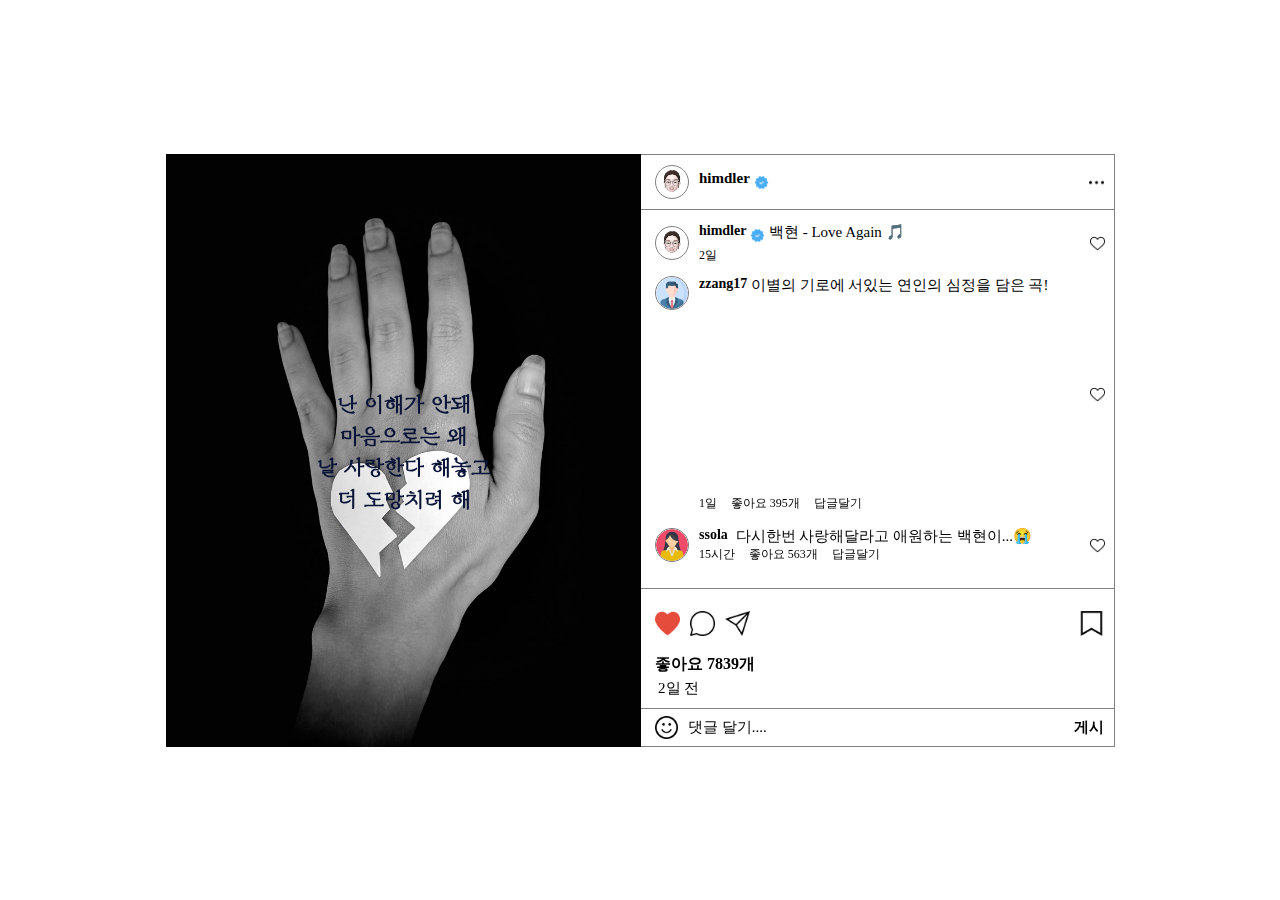
==== page1.html @ d5504fd4 "Initial commit" ====
<!DOCTYPE html>
<html lang="ko">
<head>
    <meta charset="UTF-8">
    <meta name="viewport" content="width=device-width, initial-scale=1.0">
    <title>Document</title>
    <link rel="stylesheet" href="page1.css">
    <link rel="preconnect" href="https://fonts.googleapis.com">
    <link rel="preconnect" href="https://fonts.gstatic.com" crossorigin>
    <link href="https://fonts.googleapis.com/css2?family=Diphylleia&display=swap" rel="stylesheet">
</head>
<body>
    <div class="container">

        <div class="left">
            <img src="../image/love.jpg">
            <div class="text-overlay">
                난 이해가 안돼<br>
                마음으로는 왜<br>
                날 사랑한다 해놓고<br>
                더 도망치려 해
            </div>
        </div>
        

        <div class="right">
            <div class="profile_main">
                <div class="group">
                    <div class="circle-container">
                        <img class="circle-image" src="../image/myProfile.jpg" alt="">
                    </div>
                    <div class="inline-container">
                        <div class="inline-text" style="font-weight: bold;">himdler</div>
                        <img class="inline-img "src="../image/verified.png">
                    </div>
                
                </div>
                <div class="inline-container">
                    <img class="inline-img" src="../image/more.png" alt="">
                </div>
            </div>
            <div class="comments">
                <div class="profile">
                    <div class="group">
                        <div class="circle-container">
                            <img class="circle-image" src="../image/myProfile.jpg" alt="">
                        </div>
                        <div class="a">
                            <div class="inline-container">
                                <div class="inline-text" style="font-weight: bold; font-size: 14px;">himdler</div>
                                <img class="inline-img "src="../image/verified.png">
                                <div class="inline-text">백현 - Love Again 🎵</div>
                            </div>
                            <div class="b">
                                <div class="inline-text-sub">2일</div>
                            </div>
                        </div>
                    </div>
                    <div class="inline-container">
                        <img class="inline-img" src="../image/null_heart.png" alt="">
                    </div>
                </div>

                           

                <div class="profile_new">
                    <div class="group-new">
                        <div class="circle-container-new">
                            <img class="circle-image-new" src="../image/p1.png" alt="">
                        </div>
                        <div class="a">
                            <div class="inline-container">
                                <div class="inline-text" style="font-weight: bold; font-size: 14px;">zzang17</div>
                                <div class="inline-text">이별의 기로에 서있는 연인의 심정을 담은 곡!</div>
                            </div>
                            <div class="youtube-video">
                                <!-- YouTube 동영상의 고유 ID를 아래에 입력하세요 -->
                                <iframe src="https://www.youtube.com/embed/gB6NSO4MQ6U?si=sgjKSZPxLrEO8Vt_&amp;start=49" title="YouTube video player" frameborder="0" allow="accelerometer; autoplay; clipboard-write; encrypted-media; gyroscope; picture-in-picture; web-share" allowfullscreen></iframe>
                            </div>
                            <div class="b">
                                <div class="inline-text-sub">1일</div>
                                <div class="inline-text-sub">좋아요 395개</div>
                                <div class="inline-text-sub">답글달기</div>
                            </div>
                        </div>
                        
                    </div>
                    <div class="inline-container">
                        <img class="inline-img" src="../image/null_heart.png" alt="">
                    </div>
                </div>

                <div class="profile">
                    <div class="group">
                        <div class="circle-container">
                            <img class="circle-image" src="../image/p3.png" alt="">
                        </div>
                        <div class="a">
                            <div class="inline-container">
                                <div class="inline-text" style="font-weight: bold; font-size: 14px;">ssola</div>
                                <div class="inline-text-han">다시한번 사랑해달라고 애원하는 백현이...😭</div>
                            </div>
                            <div class="b">
                                <div class="inline-text-sub">15시간</div>
                                <div class="inline-text-sub">좋아요 563개</div>
                                <div class="inline-text-sub">답글달기</div>
                            </div>
                        </div>
                        
                    </div>
                    <div class="inline-container">
                        <img class="inline-img" src="../image/null_heart.png" alt="">
                    </div>
                </div>

                
               




            </div>

            <div class="icon">
                <div class="group">
                    <img class="inline-img-sub" src="../image/like.png" alt="">
                    <img class="inline-img-sub" src="../image/mal.png" alt="">
                    <img class="inline-img-sub" src="../image/dm.png" alt="">
                </div>
                <img class="inline-img-sub" src="../image/bookmark.png" alt="">
            </div>
            <div class="like"><div>좋아요 7839개</div></div>
            <div class="date"><div>2일 전</div></div>

            <div class="input">
            
                    <div class="group">
                        <img class="inline-img-new" src="../image/imoji.png" alt="">
                        <div class="inline-text">댓글 달기....</div>
                  
                    </div>

                    <div class="inline-text-new">게시</div>
                
                </div>
           

        </div>


    </div>
    
</body>
</html>
---- page1.css ----
* {
    margin: 0;
    padding: 0;
}

ul,
li {
    list-style: none;
}

body {
    font-size: 15px;
}

.contents {
    width: 1280px;
    margin: auto;
}

a {
    text-decoration: none;
    color: inherit;
}

.container {
    display: flex;
    justify-content: center;
    align-items: center;
    height: 100vh;
    text-align: center;
}

.right {
    display: flex;
    flex-direction: column;
    align-items: center;
    width: 473px;
    height: 593px;

}

.left {
    position: relative;
    width: 475px;
    height: 593px;
    overflow: hidden;
}

.left img {
    width: 100%;
    height: 100%;
    object-fit: cover;
}

.text-overlay {
    position: absolute;
    top: 50%;
    left: 50%;
    transform: translate(-50%, -50%);
    color: #091237;
    font-size: 21px;
    font-family: 'Diphylleia', serif;
    font-weight: bold;
    white-space: nowrap;
    line-height: 1.5;
}

.profile {
    vertical-align: top;
    margin-top: 3px;
    display: flex;
    justify-content: space-between;
    align-items: center;
    width: 475px;
    height: 60px;
    text-align: left;
}

.profile_new {
    vertical-align: top;
    margin-top: 3px;
    display: flex;
    justify-content: space-between;
    align-items: center;
    width: 475px;
    height: auto;
    text-align: left;
}

.profile_main {
    vertical-align: top;
    display: flex;
    justify-content: space-between;
    align-items: center;
    width: 475px;
    height: 60px;
    text-align: left;
    border-bottom: 1px solid gray;
    border-right: 1px solid gray;
    border-top: 1px solid gray;
    box-sizing: border-box;
}

.youtube-video {
    width: 310px;
    height: 200px;
}

.youtube-video iframe {
    width: 100%;
    height: 100%;
}

.group {
    display: flex;
    align-items: center;
    margin-left: 15px;
}

.group-new {
    display: flex;
    align-items: flex-start;
    margin-left: 15px;
}

.circle-container {
    width: 32px;
    height: 32px;
    border-radius: 50%;
    overflow: hidden;
    position: relative;
    border: 0.1px solid gray;
    margin-right: 10px;
}

.circle-image {
    width: 100%;
    height: 100%;
    object-fit: cover;
    border-radius: 50%;
    position: absolute;
    top: 50%;
    left: 50%;
    transform: translate(-50%, -50%);
    z-index: -1;
}

.circle-container-new {
    display: flex;
    align-items: flex-start;
    width: 32px;
    height: 32px;
    border-radius: 50%;
    overflow: hidden;
    position: relative;
    border: 0.1px solid gray;
    margin-right: 10px;
}

.circle-image-new {
    width: 100%;
    height: 100%;
    object-fit: cover;
    border-radius: 50%;
}

.inline-container {
    display: flex;
    align-items: center;
}

.inline-img {
    width: 15px;
    height: 15px;
    padding-top: 5.2px;
}

.inline-img-new {
    width: 23px;
    height: 23px;
    margin-right: 10px;
}

.inline-img-sub {
    width: 25px;
    height: 25px;
    padding-top: 5.2px;
    margin-right: 10px;
}

.inline-text {
    display: inline;
    vertical-align: top;
    margin-right: 0px;
}

.inline-text-han {
    display: inline;
    vertical-align: top;
    margin-right: 0px;
    margin-left: 4px;
}

.inline-text-sub {
    display: inline;
    vertical-align: top;
    margin-right: 10px;
    font-size: 12px;
}

.inline-text-new {
    display: inline;
    margin-right: 10px;
    font-weight: bold;
    padding-top: 0;
}


.comments {
    vertical-align: top;
    display: inline;
    width: 475px;
    height: 400px;
    border-right: 1px solid gray;
    box-sizing: border-box;
}

.icon {
    vertical-align: top;
    margin-top: 0px;
    display: flex;
    justify-content: space-between;
    align-items: center;
    width: 475px;
    height: 70px;
    text-align: left;
    padding-right: 0px;
    border-top: 1px solid gray;
    border-right: 1px solid gray;
    box-sizing: border-box;
}

.like {
    width: 475px;
    height: 25px;
    border-right: 1px solid gray;
    box-sizing: border-box;
}

.like div {
    padding-left: 15px;
    vertical-align: top;
    text-align: left;
    width: 100%;
    height: 25px;
    font-size: 16px;
    font-weight: bold;
    box-sizing: border-box;
}

.date {
    width: 475px;
    height: 30px;
    border-bottom: 1px solid gray;
    box-sizing: border-box;
}

.date div {
    width: 100%;
    padding-left: 18px;
    text-align: left;
    height: 30px;
    vertical-align: top;
    box-sizing: border-box;
    border-right: 1px solid gray;
}

.input {
    vertical-align: top;
    display: flex;
    justify-content: space-between;
    align-items: center;
    width: 475px;
    height: 40px;
    text-align: left;
    border-right: 1px solid gray;
    border-bottom: 1px solid gray;
    box-sizing: border-box;
}

.box {
    width: 150px;
    height: 150px;
    border-radius: 70%;
    overflow: hidden;
    border: 1px solid black;

}

.myprofile {
    width: 100%;
    height: 100%;
    object-fit: cover;
    display: block;
}

.inline-container {
    display: inline-block;
    vertical-align: top;
    margin-right: 10px;
}
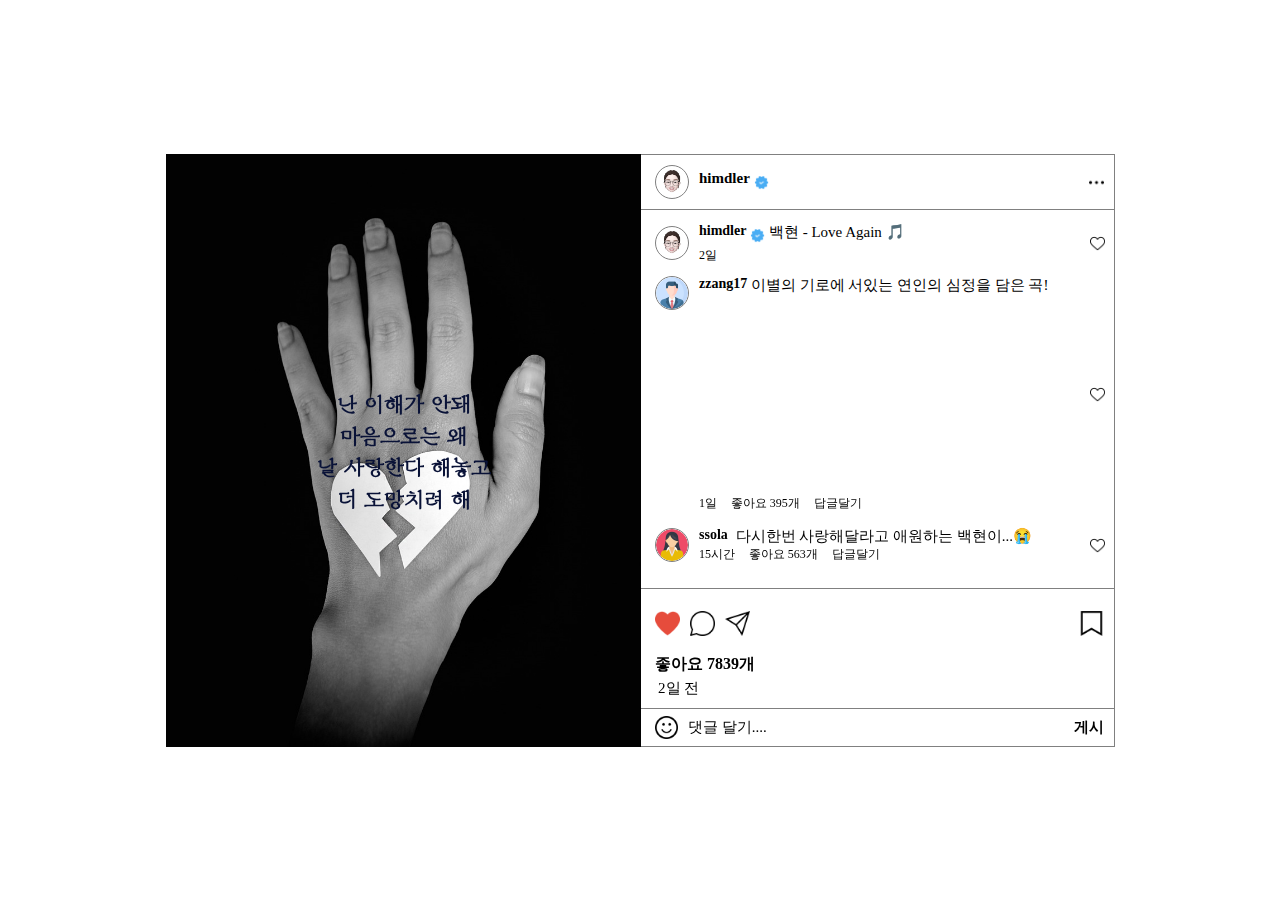
==== commit 5918720d: "change address" ====
--- a/page1.html
+++ b/page1.html
@@ -13,7 +13,7 @@
     <div class="container">
 
         <div class="left">
-            <img src="../image/love.jpg">
+            <img src="./image/love.jpg">
             <div class="text-overlay">
                 난 이해가 안돼<br>
                 마음으로는 왜<br>
@@ -27,28 +27,28 @@
             <div class="profile_main">
                 <div class="group">
                     <div class="circle-container">
-                        <img class="circle-image" src="../image/myProfile.jpg" alt="">
+                        <img class="circle-image" src="./image/myProfile.jpg" alt="">
                     </div>
                     <div class="inline-container">
                         <div class="inline-text" style="font-weight: bold;">himdler</div>
-                        <img class="inline-img "src="../image/verified.png">
+                        <img class="inline-img "src="./image/verified.png">
                     </div>
                 
                 </div>
                 <div class="inline-container">
-                    <img class="inline-img" src="../image/more.png" alt="">
+                    <img class="inline-img" src="./image/more.png" alt="">
                 </div>
             </div>
             <div class="comments">
                 <div class="profile">
                     <div class="group">
                         <div class="circle-container">
-                            <img class="circle-image" src="../image/myProfile.jpg" alt="">
+                            <img class="circle-image" src="./image/myProfile.jpg" alt="">
                         </div>
                         <div class="a">
                             <div class="inline-container">
                                 <div class="inline-text" style="font-weight: bold; font-size: 14px;">himdler</div>
-                                <img class="inline-img "src="../image/verified.png">
+                                <img class="inline-img "src="./image/verified.png">
                                 <div class="inline-text">백현 - Love Again 🎵</div>
                             </div>
                             <div class="b">
@@ -57,7 +57,7 @@
                         </div>
                     </div>
                     <div class="inline-container">
-                        <img class="inline-img" src="../image/null_heart.png" alt="">
+                        <img class="inline-img" src="./image/null_heart.png" alt="">
                     </div>
                 </div>
 
@@ -66,7 +66,7 @@
                 <div class="profile_new">
                     <div class="group-new">
                         <div class="circle-container-new">
-                            <img class="circle-image-new" src="../image/p1.png" alt="">
+                            <img class="circle-image-new" src="./image/p1.png" alt="">
                         </div>
                         <div class="a">
                             <div class="inline-container">
@@ -86,14 +86,14 @@
                         
                     </div>
                     <div class="inline-container">
-                        <img class="inline-img" src="../image/null_heart.png" alt="">
+                        <img class="inline-img" src="./image/null_heart.png" alt="">
                     </div>
                 </div>
 
                 <div class="profile">
                     <div class="group">
                         <div class="circle-container">
-                            <img class="circle-image" src="../image/p3.png" alt="">
+                            <img class="circle-image" src="./image/p3.png" alt="">
                         </div>
                         <div class="a">
                             <div class="inline-container">
@@ -109,7 +109,7 @@
                         
                     </div>
                     <div class="inline-container">
-                        <img class="inline-img" src="../image/null_heart.png" alt="">
+                        <img class="inline-img" src="./image/null_heart.png" alt="">
                     </div>
                 </div>
 
@@ -123,11 +123,11 @@
 
             <div class="icon">
                 <div class="group">
-                    <img class="inline-img-sub" src="../image/like.png" alt="">
-                    <img class="inline-img-sub" src="../image/mal.png" alt="">
-                    <img class="inline-img-sub" src="../image/dm.png" alt="">
+                    <img class="inline-img-sub" src="./image/like.png" alt="">
+                    <img class="inline-img-sub" src="./image/mal.png" alt="">
+                    <img class="inline-img-sub" src="./image/dm.png" alt="">
                 </div>
-                <img class="inline-img-sub" src="../image/bookmark.png" alt="">
+                <img class="inline-img-sub" src="./image/bookmark.png" alt="">
             </div>
             <div class="like"><div>좋아요 7839개</div></div>
             <div class="date"><div>2일 전</div></div>
@@ -135,7 +135,7 @@
             <div class="input">
             
                     <div class="group">
-                        <img class="inline-img-new" src="../image/imoji.png" alt="">
+                        <img class="inline-img-new" src="./image/imoji.png" alt="">
                         <div class="inline-text">댓글 달기....</div>
                   
                     </div>
